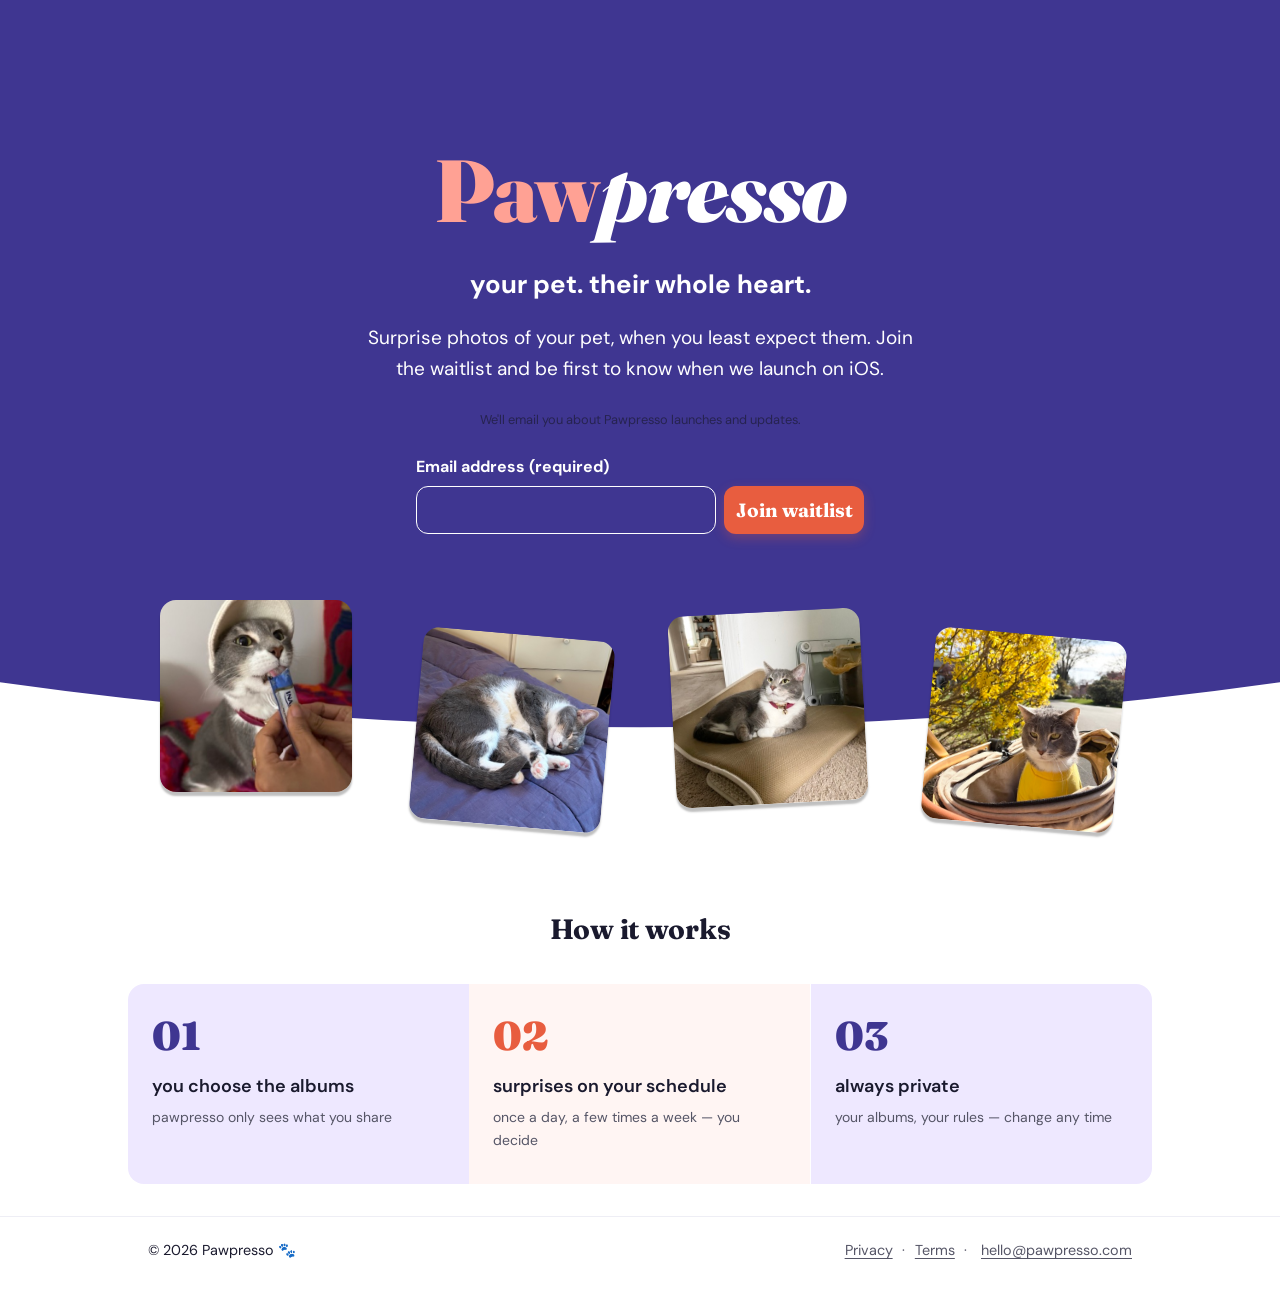
==== index.html @ 43bd83d6 "Style waitlist consent line as fine print" ====
<!doctype html>
<html lang="en">
  <head>
    <meta charset="utf-8" />
    <meta name="viewport" content="width=device-width, initial-scale=1" />
    <title>Pawpresso — surprise photos of your pet, on your schedule</title>
    <meta
      name="description"
      content="Pawpresso surfaces forgotten photos of your pet from your camera roll — entirely on your device. Join the waitlist and be first to know when we launch on iOS."
    />
    <link rel="preconnect" href="https://fonts.googleapis.com" />
    <link rel="preconnect" href="https://fonts.gstatic.com" crossorigin />
    <link
      href="https://fonts.googleapis.com/css2?family=Fraunces:ital,wght@0,700;0,900;1,900&family=DM+Sans:wght@400;500;700&display=swap"
      rel="stylesheet"
    />
    <link rel="stylesheet" href="/style.css" />
  </head>
  <body>
    <main>
      <section class="landing">
        <div class="wrap">
          <h1 class="reveal">Paw<span>presso</span></h1>
          <p class="tagline reveal">your pet. their whole heart.</p>
          <p class="landing-subcopy reveal">
            Surprise photos of your pet, when you least expect them. Join the
            waitlist and be first to know when we launch on iOS.
          </p>
          <p class="waitlist-consent">
            We'll email you about Pawpresso launches and updates.
          </p>

          <form class="waitlist-form reveal" aria-label="Waitlist" novalidate>
            <div class="waitlist-field">
              <label for="waitlist-email">Email address (required)</label>
              <input
                id="waitlist-email"
                name="field_0"
                type="email"
                autocomplete="email"
              />
            </div>
            <input
              type="text"
              name="hpc4b27b6e-eb38-11e9-be00-06b4694bee2a"
              tabindex="-1"
              autocomplete="off"
              aria-hidden="true"
              style="position: absolute; left: -9999px"
            />
            <button type="submit">Join waitlist</button>
          </form>
          <p class="waitlist-success landing-subcopy" hidden aria-live="polite">
            You're on the list
            <span class="pawprint-on-dark" aria-hidden="true">🐾</span>
          </p>
          <p
            class="waitlist-error waitlist-fineprint"
            hidden
            aria-live="polite"
          >
            Something went wrong — try again?
          </p>
        </div>

        <div class="landing-wave" aria-hidden="true">
          <svg viewBox="0 0 100 80" preserveAspectRatio="none">
            <path d="M0 80 L100 80 L100 10 Q50 90 0 10 Z"></path>
          </svg>
        </div>
      </section>

      <div class="floating-photos">
        <img
          class="floating-photo photo-1"
          src="/images/pet-photo-1.jpg"
          alt="Mochi, a gray tuxido cat, wearing a hat and being given a treat"
        />
        <img
          class="floating-photo photo-2"
          src="/images/pet-photo-2.jpg"
          alt="Mochi curled up asleep"
        />
        <img
          class="floating-photo photo-3"
          src="/images/pet-photo-3.jpg"
          alt="Mochisitting attentively on a cushion"
        />
        <img
          class="floating-photo photo-4"
          src="/images/pet-photo-4.jpg"
          alt="Mochi in yellow sweatshirt in the stroller."
        />
      </div>

      <section class="how-it-works" aria-labelledby="how-it-works-title">
        <h2 id="how-it-works-title" class="how-it-works-title">How it works</h2>
        <div class="how-it-works-grid">
          <div class="step step-lavender reveal">
            <p class="step-number">01</p>
            <h3 class="step-label">you choose the albums</h3>
            <p class="step-desc">pawpresso only sees what you share</p>
          </div>
          <div class="step step-coral reveal">
            <p class="step-number">02</p>
            <h3 class="step-label">surprises on your schedule</h3>
            <p class="step-desc">once a day, a few times a week — you decide</p>
          </div>
          <div class="step step-lavender reveal">
            <p class="step-number">03</p>
            <h3 class="step-label">always private</h3>
            <p class="step-desc">your albums, your rules — change any time</p>
          </div>
        </div>
      </section>
    </main>

    <footer class="site-footer">
      <div class="wrap">
        <p>
          © 2026 Pawpresso <span class="pawprint" aria-hidden="true">🐾</span>
        </p>
        <nav aria-label="Footer">
          <ul>
            <li><a href="/privacy/">Privacy</a></li>
            <li><a href="/terms/">Terms</a></li>
            <li>
              <a href="mailto:hello@pawpresso.com">hello@pawpresso.com</a>
            </li>
          </ul>
        </nav>
      </div>
    </footer>

    <script>
      const waitlistForm = document.querySelector(".waitlist-form");
      const waitlistEmail = document.getElementById("waitlist-email");
      const waitlistButton = waitlistForm.querySelector("button");
      const waitlistSuccess = document.querySelector(".waitlist-success");
      const waitlistError = document.querySelector(".waitlist-error");
      const waitlistButtonLabel = waitlistButton.textContent;
      const emailPattern = /^[^\s@]+@[^\s@]+\.[^\s@]+$/;

      waitlistForm.addEventListener("submit", (event) => {
        event.preventDefault();
        waitlistError.hidden = true;

        if (!emailPattern.test(waitlistEmail.value.trim())) {
          return;
        }

        waitlistButton.disabled = true;
        waitlistButton.textContent = "joining…";

        const formData = new FormData(waitlistForm);

        fetch(
          "https://eocampaign1.com/form/ed9cdb1a-78af-11f1-9f7e-277624e80f79",
          {
            method: "POST",
            body: formData,
          },
        )
          .then((response) => {
            if (!response.ok) throw new Error("Request failed");
            waitlistForm.hidden = true;
            waitlistSuccess.hidden = false;
          })
          .catch(() => {
            waitlistButton.disabled = false;
            waitlistButton.textContent = waitlistButtonLabel;
            waitlistError.hidden = false;
          });
      });
    </script>
  </body>
</html>
---- style.css ----
/* Pawpresso — pawpresso.com
   Design system ported 1:1 from the iOS app
   (Pawpresso/DesignSystem/Colors.swift, Typography.swift, Spacing.swift).
   Type: Fraunces (display) + DM Sans (body). */

:root {
  /* ---- Primitives — Brand: Lavender ---- */
  --lavender-500: #3F3691; /* Primary brand lavender */
  --lavender-100: #EEE8FF; /* Lavender tint container */
  --lavender-50:  #F8F7FF; /* Near-white lavender surface */

  /* ---- Primitives — Brand: Coral ---- */
  --coral-500: #E85D3F; /* Accent — CTAs, selection */
  --coral-300: #FF7A5C; /* Hover / active press state */
  --coral-200: #FFA194; /* Wordmark accent */
  --coral-50:  #FFF5F3; /* Selected card fill */

  /* ---- Primitives — Brand: Green (success) ---- */
  --green-500: #2D9E6B;
  --green-50:  #E8F7F0;

  /* ---- Primitives — Brand: Gold (security / trust) ---- */
  --gold-500: #F0B429;

  /* ---- Primitives — Error ---- */
  --red-500: #D92B2B;

  /* ---- Primitives — Neutral ---- */
  --neutral-900: #1A1A2E;
  --neutral-600: #555566;
  --neutral-400: #888899;
  --neutral-100: #EEEEF5;
  --neutral-050: #F3F4F6;
  --neutral-000: #FFFFFF;

  /* ---- Semantic — Backgrounds ---- */
  --bg-screen:       var(--lavender-50);
  --bg-card:         var(--lavender-50);
  --bg-card-active:  var(--lavender-100);
  --bg-selected-coral: var(--coral-50);
  --bg-success:      var(--green-50);
  --bg-overlay:      var(--neutral-900);
  --bg-info-banner:  var(--neutral-050);
  --bg-icon-subtle:  rgba(63, 54, 145, 0.15); /* lavender-500 @ 15% */
  --bg-toast-success: var(--green-500);

  /* ---- Semantic — Text ---- */
  --text-wordmark:  var(--coral-200);
  --text-primary:   var(--neutral-900);
  --text-secondary: var(--neutral-600);
  --text-tertiary:  var(--neutral-400);
  --text-on-dark:   var(--neutral-000);
  --text-brand:     var(--lavender-500);
  --text-success:   var(--green-500);
  --text-error:     var(--red-500);
  --icon-gold:      var(--gold-500);
  /* AA-safe alternative to --text-brand for small body-weight text on white
     (e.g. inline links). The app never needs this — its lavender text always
     sits on lavender-tinted surfaces, not pure white, so 4.5:1 isn't a factor
     there. On the marketing site it is. */
  --text-brand-aa:  #5A4A9F;

  /* ---- Semantic — Interactive ---- */
  --cta-primary:  var(--coral-500);
  --cta-hover:    var(--coral-300);
  --accent-brand: var(--lavender-500);

  /* ---- Semantic — Borders ---- */
  --border-default:  var(--neutral-100);
  --border-selected: var(--coral-500);
  --border-brand:    var(--lavender-500);
  --border-success:  var(--green-500);

  /* ---- Spacing scale (4pt base) ---- */
  --space-xxxs: 0.25rem; /* 4 */
  --space-xxs:  0.5rem;  /* 8 */
  --space-xs:   0.75rem; /* 12 */
  --space-sm:   1rem;    /* 16 */
  --space-md:   1.25rem; /* 20 */
  --space-lg:   1.5rem;  /* 24 */
  --space-xl:   2rem;    /* 32 */
  --space-xxl:  2.5rem;  /* 40 */
  --space-xxxl: 3rem;    /* 48 */
  --space-title-body-gap: 0.875rem; /* 14 */

  /* ---- Radius scale ---- */
  --radius-xs:    0.375rem; /* 6 */
  --radius-sm:    0.5rem;   /* 8 */
  --radius-input: 0.625rem; /* 10 */
  --radius-md:    0.75rem;  /* 12 */
  --radius-lg:    1rem;     /* 16 */
  --radius-xl:    1.5rem;   /* 24 */
  --radius-pill:  100rem;

  /* ---- Shadows ---- */
  --shadow-card-default: 0 2px 8px rgba(0, 0, 0, 0.06);
  --shadow-card-active:  0 4px 12px rgba(123, 108, 246, 0.12);
  --shadow-button:       0 4px 12px rgba(232, 93, 63, 0.30);
  --shadow-card-tight:   0 2px 2px rgba(0, 0, 0, 0.10);
  --shadow-image-float:  0 4px 2px rgba(0, 0, 0, 0.25);
}

* { box-sizing: border-box; }

html { scroll-behavior: smooth; }
@media (prefers-reduced-motion: reduce) {
  html { scroll-behavior: auto; }
}

body {
  margin: 0;
  min-height: 100vh;
  display: flex;
  flex-direction: column;
  font-family: "DM Sans", -apple-system, BlinkMacSystemFont, "Segoe UI", sans-serif;
  font-size: 1.0625rem;
  line-height: 1.65;
  color: var(--text-primary);
  background: var(--neutral-000);
}
main { flex: 1 0 auto; }
.site-footer { flex-shrink: 0; }

a { color: var(--text-brand-aa); text-underline-offset: 3px; }
a:hover { color: var(--text-brand); }
a:focus-visible,
button:focus-visible,
input:focus-visible {
  outline: 3px solid var(--accent-brand);
  outline-offset: 2px;
  border-radius: 4px;
}
/* --accent-brand is the same color as .landing's own background, so the
   default outline is invisible for controls sitting on the hero (the email
   input and CTA button). Swap to white there for real contrast. */
.landing a:focus-visible,
.landing button:focus-visible,
.landing input:focus-visible {
  outline-color: var(--text-on-dark);
}

.wrap {
  max-width: 42rem;
  margin: 0 auto;
  padding: 0 1.25rem;
}

/* Header */
.site-header {
  border-bottom: 1px solid var(--border-default);
  padding: 1.1rem 0;
}
.site-header .wrap {
  display: flex;
  align-items: baseline;
  justify-content: space-between;
  gap: 1rem;
}
.wordmark {
  font-family: "Fraunces", Georgia, serif;
  font-weight: 700;
  font-size: 1.5rem;
  color: var(--cta-primary);
  text-decoration: none;
  letter-spacing: -0.01em;
}
.wordmark span {
  font-style: italic;
  font-weight: 900;
  color: var(--text-brand);
}

/* Document body */
main.legal { padding: 3rem 0 4rem; }

h1 {
  font-family: "Fraunces", Georgia, serif;
  font-weight: 700;
  font-size: clamp(1.9rem, 5vw, 2.5rem);
  line-height: 1.15;
  letter-spacing: -0.015em;
  margin: 0 0 0.4rem;
}
.effective {
  color: var(--text-secondary);
  font-size: 0.95rem;
  margin: 0 0 2rem;
}

h2 {
  font-family: "Fraunces", Georgia, serif;
  font-weight: 700;
  font-size: 1.4rem;
  letter-spacing: -0.01em;
  margin: 2.4rem 0 0.6rem;
}
h3 {
  font-size: 1.05rem;
  font-weight: 700;
  margin: 1.6rem 0 0.4rem;
}
p, li { color: var(--text-primary); }
ul { padding-left: 1.3rem; }
li { margin-bottom: 0.45rem; }
li::marker { color: var(--cta-primary); }

/* Signature: the privacy thread */
.thread {
  background: var(--bg-card);
  border-left: 4px solid var(--accent-brand);
  border-radius: 0 var(--radius-lg) var(--radius-lg) 0;
  padding: 1.1rem 1.3rem;
  margin: 1.8rem 0;
  font-family: "Fraunces", Georgia, serif;
  font-weight: 700;
  font-size: 1.2rem;
  line-height: 1.4;
  color: var(--text-brand);
}

/* Footer */
.site-footer {
  border-top: 1px solid var(--border-default);
  padding: 1.4rem 0 2.2rem;
  font-size: 0.9rem;
  color: var(--text-secondary);
}
.site-footer .wrap {
  display: flex;
  flex-wrap: wrap;
  gap: 0.4rem 1.4rem;
  justify-content: space-between;
  max-width: 64rem;
}
.site-footer p { margin: 0; }
.site-footer nav ul {
  display: flex;
  flex-wrap: wrap;
  list-style: none;
  margin: 0;
  padding: 0;
}
.site-footer nav li { margin-bottom: 0; }
.site-footer nav li:not(:first-child)::before {
  content: "·";
  margin: 0 0.6rem;
  color: var(--text-secondary);
}
.site-footer a { color: var(--text-secondary); }
.pawprint { color: var(--cta-primary); }
.pawprint-on-dark { filter: grayscale(1) brightness(0) invert(1); }

/* Landing hero */
.landing {
  position: relative;
  min-height: 760px;
  display: flex;
  align-items: center;
  justify-content: center;
  text-align: center;
  background: var(--accent-brand);
  padding: 4rem 1.25rem 9rem;
  overflow: hidden;
}
.landing .wrap { max-width: 40rem; }
.landing h1 {
  font-family: "Fraunces", Georgia, serif;
  font-weight: 900;
  font-size: clamp(2.75rem, 9vw, 5.5rem);
  line-height: 1.02;
  letter-spacing: -0.02em;
  color: var(--text-wordmark);
  margin: 0 0 1.75rem;
}
.landing h1 span {
  font-style: italic;
  font-weight: 900;
  color: var(--text-on-dark);
}
/* White on --accent-brand reaches ~9.78:1, clearing AAA (7:1) for
   normal text. */
.landing .tagline {
  font-size: 1.625rem;
  font-weight: 700;
  color: var(--text-on-dark);
  margin: 0 0 1rem;
}
.landing .landing-subcopy {
  font-size: 1.1875rem;
  font-weight: 400;
  color: var(--text-on-dark);
  max-width: 35rem;
  margin: 0 auto 2rem;
}
.waitlist-consent {
  font-size: 0.8rem;
  opacity: 0.65;
  margin-top: -0.5rem;
  margin-bottom: 1.5rem;
}

/* Waitlist form */
.waitlist-form[hidden] { display: none; }
.waitlist-form {
  display: flex;
  justify-content: center;
  align-items: flex-end;
  gap: var(--space-xxs);
  flex-wrap: wrap;
}
.waitlist-field {
  display: flex;
  flex-direction: column;
  align-items: flex-start;
  gap: 0.375rem;
}
.waitlist-field label {
  font-size: 1rem;
  font-weight: 700;
  color: var(--text-on-dark);
}
.waitlist-field input {
  width: 300px;
  max-width: 100%;
  height: 3rem;
  border-radius: var(--radius-md);
  border: 1.5px solid var(--text-on-dark);
  background: transparent;
  padding: 0 var(--space-sm);
  font-family: "DM Sans", sans-serif;
  font-size: 1rem;
  color: var(--text-on-dark);
  caret-color: var(--text-on-dark);
  -webkit-text-fill-color: var(--text-on-dark);
}
.waitlist-field input:-webkit-autofill,
.waitlist-field input:-webkit-autofill:hover,
.waitlist-field input:-webkit-autofill:focus {
  -webkit-text-fill-color: var(--text-on-dark);
  -webkit-box-shadow: 0 0 0 1000px var(--accent-brand) inset;
  transition: background-color 9999s ease-in-out 0s;
}
.waitlist-form button {
  height: 3rem;
  width: 140px;
  border: none;
  border-radius: var(--radius-md);
  background: var(--cta-primary);
  color: var(--text-on-dark);
  font-family: "Fraunces", Georgia, serif;
  font-weight: 700;
  font-size: 1.2rem;
  cursor: pointer;
  box-shadow: var(--shadow-button);
}
.waitlist-form button:hover { background: var(--cta-hover); }
.waitlist-fineprint {
  font-size: 0.9rem;
  color: rgba(255, 255, 255, 0.75);
  margin: 0.75rem 0 0;
}

/* Curved seam between the hero and the white page below */
.landing-wave {
  position: absolute;
  left: 0;
  right: 0;
  bottom: -1px;
  height: 90px;
  line-height: 0;
}
.landing-wave svg { width: 100%; height: 100%; display: block; }
.landing-wave path { fill: var(--neutral-000); }

/* Floating photos overlapping the curved seam */
.floating-photos {
  display: flex;
  justify-content: center;
  align-items: flex-start;
  flex-wrap: wrap;
  gap: 4rem;
  margin-top: -10rem;
  padding: 0 1.25rem;
  position: relative;
  z-index: 2;
}
.floating-photo {
  width: 192px;
  height: 192px;
  object-fit: cover;
  border-radius: var(--radius-lg);
  box-shadow: var(--shadow-image-float);
  opacity: 1;
}
.floating-photo.photo-1 {
  --rot: 0deg;
  transform: rotate(var(--rot));
}
.floating-photo.photo-2 {
  --rot: 5deg;
  margin-top: 2.125rem;
  transform: rotate(var(--rot));
}
.floating-photo.photo-3 {
  --rot: -3deg;
  margin-top: 0.75rem;
  transform: rotate(var(--rot));
}
.floating-photo.photo-4 {
  --rot: 5deg;
  margin-top: 2.125rem;
  transform: rotate(var(--rot));
}

/* How it works */
.how-it-works { padding: 5rem 4rem 2rem; }
.how-it-works-title {
  font-family: "Fraunces", Georgia, serif;
  font-weight: 700;
  font-size: 1.75rem;
  letter-spacing: -0.01em;
  color: var(--text-primary);
  text-align: center;
  max-width: 64rem;
  margin: 0 auto 2rem;
}
.how-it-works-grid {
  display: grid;
  grid-template-columns: repeat(3, 1fr);
  max-width: 64rem;
  margin: 0 auto;
}
.how-it-works-grid > *:first-child { border-radius: var(--radius-lg) 0 0 var(--radius-lg); }
.how-it-works-grid > *:last-child { border-radius: 0 var(--radius-lg) var(--radius-lg) 0; }
.step {
  padding: 2rem 1.5rem;
  transition: transform 0.2s ease, box-shadow 0.2s ease;
}
.step-lavender { background: var(--bg-card-active); }
.step-coral { background: var(--bg-selected-coral); }
.step:hover {
  transform: translateY(-6px);
  box-shadow: var(--shadow-card-active);
}
.step-number {
  font-family: "Fraunces", Georgia, serif;
  font-weight: 900;
  font-size: 2.5rem;
  line-height: 1;
  margin: 0 0 var(--space-sm);
}
.step-lavender .step-number { color: var(--accent-brand); }
.step-coral .step-number { color: var(--cta-primary); }
.step-label {
  font-size: 1.125rem;
  font-weight: 600;
  color: var(--text-primary);
  margin: 0 0 var(--space-xxxs);
}
.step-desc {
  font-size: 0.875rem;
  color: var(--text-secondary);
  margin: 0;
}

/* Entrance animation */
@keyframes fadeUp {
  from { opacity: 0; transform: translateY(22px) rotate(var(--rot, 0deg)); }
  to   { opacity: 1; transform: translateY(0) rotate(var(--rot, 0deg)); }
}
.reveal {
  opacity: 0;
  animation: fadeUp 0.7s cubic-bezier(.2, .8, .2, 1) forwards;
}
.landing h1.reveal { animation-delay: 0.05s; }
.landing .tagline.reveal { animation-delay: 0.2s; }
.landing .landing-subcopy.reveal { animation-delay: 0.35s; }
.waitlist-form.reveal { animation-delay: 0.5s; }
.step.reveal:nth-child(1) { animation-delay: 0.1s; }
.step.reveal:nth-child(2) { animation-delay: 0.22s; }
.step.reveal:nth-child(3) { animation-delay: 0.34s; }

@media (prefers-reduced-motion: reduce) {
  .reveal {
    animation: none;
    opacity: 1;
  }
}

@media (max-width: 640px) {
  .waitlist-form { flex-direction: column; align-items: stretch; }
  .waitlist-field,
  .waitlist-field input,
  .waitlist-form button { width: 100%; }

  .floating-photos {
    flex-direction: column;
    align-items: center;
    gap: 1.25rem;
    margin-top: -8.125rem;
    padding: 0 1.25rem;
  }
  .floating-photo {
    --rot: 0deg;
    width: 60%;
    height: auto;
    aspect-ratio: 1 / 1;
  }
  .floating-photo.photo-2,
  .floating-photo.photo-3,
  .floating-photo.photo-4 { --rot: 0deg; margin-top: 0; }
  .how-it-works { padding: 3rem 1.25rem 1rem; }
  .how-it-works-grid { grid-template-columns: 1fr; }
  .how-it-works-grid > *:first-child { border-radius: var(--radius-lg) var(--radius-lg) 0 0; }
  .how-it-works-grid > *:last-child { border-radius: 0 0 var(--radius-lg) var(--radius-lg); }
}
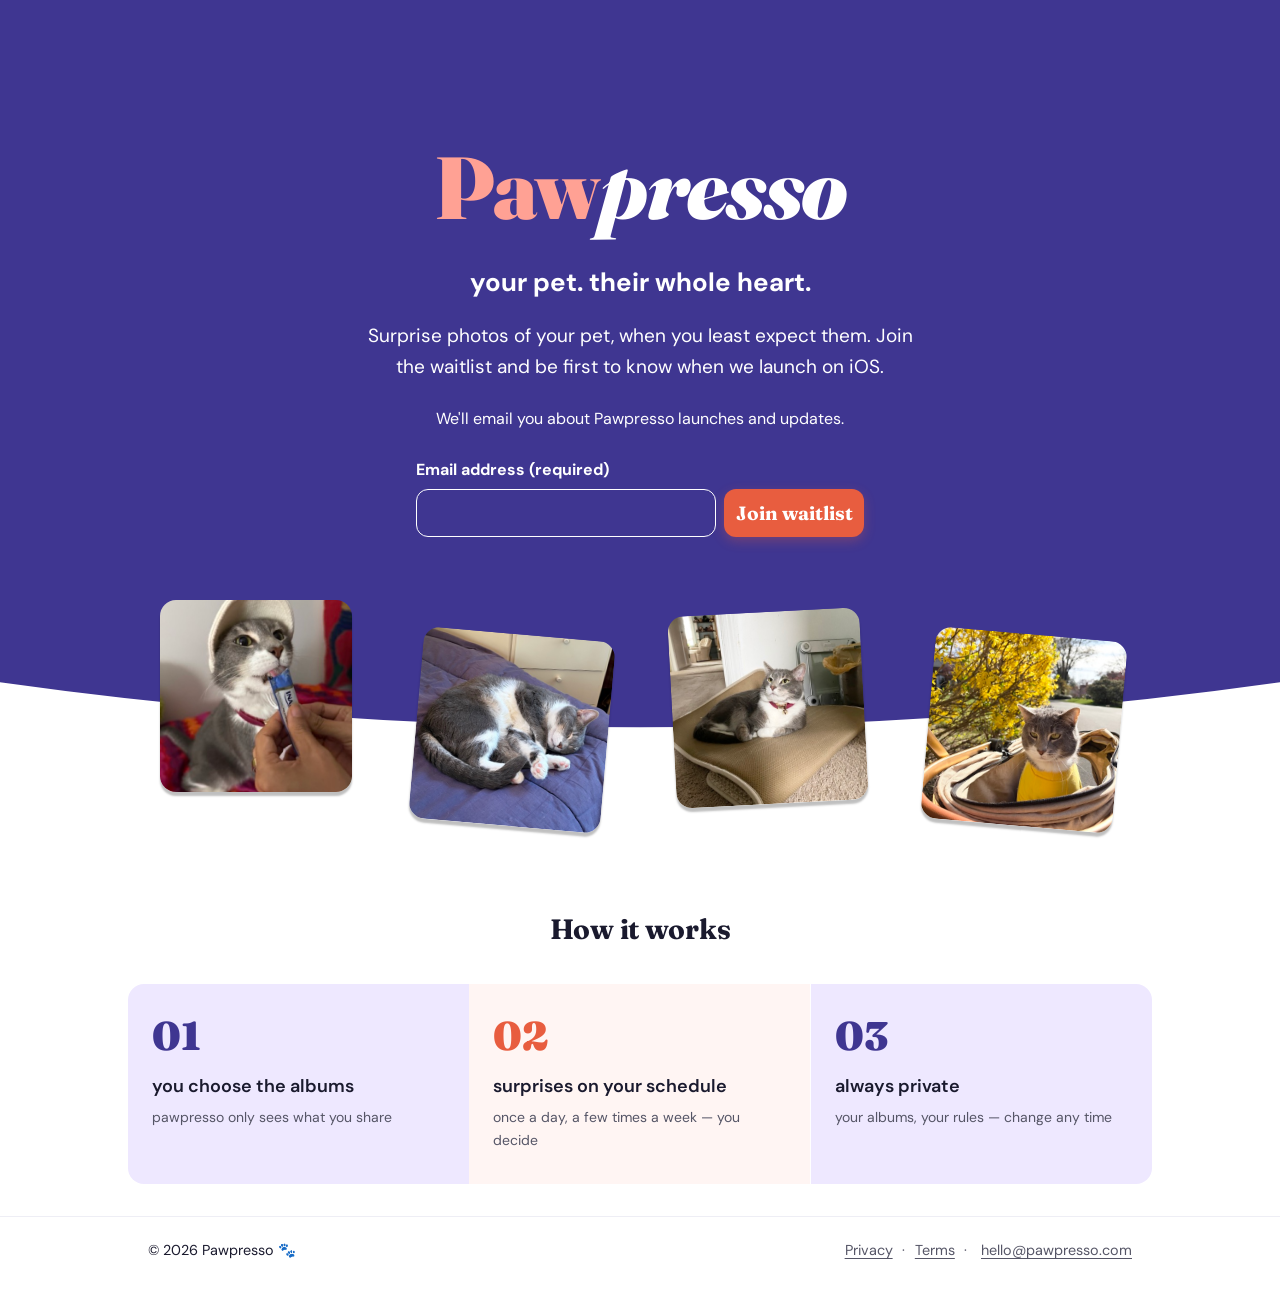
==== commit c051c4e1: "bug updates" ====
--- a/index.html
+++ b/index.html
@@ -26,7 +26,7 @@
             Surprise photos of your pet, when you least expect them. Join the
             waitlist and be first to know when we launch on iOS.
           </p>
-          <p class="waitlist-consent">
+          <p class="waitlist-consent reveal">
             We'll email you about Pawpresso launches and updates.
           </p>
 
@@ -38,7 +38,17 @@
                 name="field_0"
                 type="email"
                 autocomplete="email"
+                required
+                aria-describedby="waitlist-email-error"
               />
+              <p
+                class="waitlist-field-error"
+                id="waitlist-email-error"
+                hidden
+                aria-live="polite"
+              >
+                <span aria-hidden="true">⚠</span> Please enter an email.
+              </p>
             </div>
             <input
               type="text"
@@ -50,7 +60,12 @@
             />
             <button type="submit">Join waitlist</button>
           </form>
-          <p class="waitlist-success landing-subcopy" hidden aria-live="polite">
+          <p
+            class="waitlist-success landing-subcopy"
+            hidden
+            aria-live="polite"
+            tabindex="-1"
+          >
             You're on the list
             <span class="pawprint-on-dark" aria-hidden="true">🐾</span>
           </p>
@@ -84,7 +99,7 @@
         <img
           class="floating-photo photo-3"
           src="/images/pet-photo-3.jpg"
-          alt="Mochisitting attentively on a cushion"
+          alt="Mochi sitting attentively on a cushion"
         />
         <img
           class="floating-photo photo-4"
@@ -138,14 +153,25 @@
       const waitlistButton = waitlistForm.querySelector("button");
       const waitlistSuccess = document.querySelector(".waitlist-success");
       const waitlistError = document.querySelector(".waitlist-error");
+      const waitlistFieldError = document.getElementById(
+        "waitlist-email-error",
+      );
       const waitlistButtonLabel = waitlistButton.textContent;
       const emailPattern = /^[^\s@]+@[^\s@]+\.[^\s@]+$/;
+
+      waitlistEmail.addEventListener("input", () => {
+        waitlistFieldError.hidden = true;
+        waitlistEmail.removeAttribute("aria-invalid");
+      });
 
       waitlistForm.addEventListener("submit", (event) => {
         event.preventDefault();
         waitlistError.hidden = true;
 
         if (!emailPattern.test(waitlistEmail.value.trim())) {
+          waitlistFieldError.hidden = false;
+          waitlistEmail.setAttribute("aria-invalid", "true");
+          waitlistEmail.focus();
           return;
         }
 
@@ -165,11 +191,13 @@
             if (!response.ok) throw new Error("Request failed");
             waitlistForm.hidden = true;
             waitlistSuccess.hidden = false;
+            waitlistSuccess.focus();
           })
           .catch(() => {
             waitlistButton.disabled = false;
             waitlistButton.textContent = waitlistButtonLabel;
             waitlistError.hidden = false;
+            waitlistButton.focus();
           });
       });
     </script>
--- a/style.css
+++ b/style.css
@@ -138,6 +138,9 @@
 .landing input:focus-visible {
   outline-color: var(--text-on-dark);
 }
+.landing input[aria-invalid="true"]:focus-visible {
+  outline-color: var(--coral-200);
+}
 
 .wrap {
   max-width: 42rem;
@@ -293,7 +296,8 @@
   margin: 0 auto 2rem;
 }
 .waitlist-consent {
-  font-size: 0.8rem;
+  font-size: 1rem;
+  color: var(--text-on-dark);
   opacity: 0.65;
   margin-top: -0.5rem;
   margin-bottom: 1.5rem;
@@ -309,6 +313,7 @@
   flex-wrap: wrap;
 }
 .waitlist-field {
+  position: relative;
   display: flex;
   flex-direction: column;
   align-items: flex-start;
@@ -318,6 +323,19 @@
   font-size: 1rem;
   font-weight: 700;
   color: var(--text-on-dark);
+}
+.waitlist-field-error[hidden] { display: none; }
+.waitlist-field-error {
+  position: absolute;
+  top: 100%;
+  left: 0;
+  display: flex;
+  align-items: center;
+  gap: 0.35rem;
+  margin-top: 0.375rem;
+  font-size: 1.0625rem;
+  color: var(--coral-200);
+  white-space: nowrap;
 }
 .waitlist-field input {
   width: 300px;
@@ -475,6 +493,7 @@
 .landing h1.reveal { animation-delay: 0.05s; }
 .landing .tagline.reveal { animation-delay: 0.2s; }
 .landing .landing-subcopy.reveal { animation-delay: 0.35s; }
+.waitlist-consent.reveal { animation-delay: 0.42s; }
 .waitlist-form.reveal { animation-delay: 0.5s; }
 .step.reveal:nth-child(1) { animation-delay: 0.1s; }
 .step.reveal:nth-child(2) { animation-delay: 0.22s; }
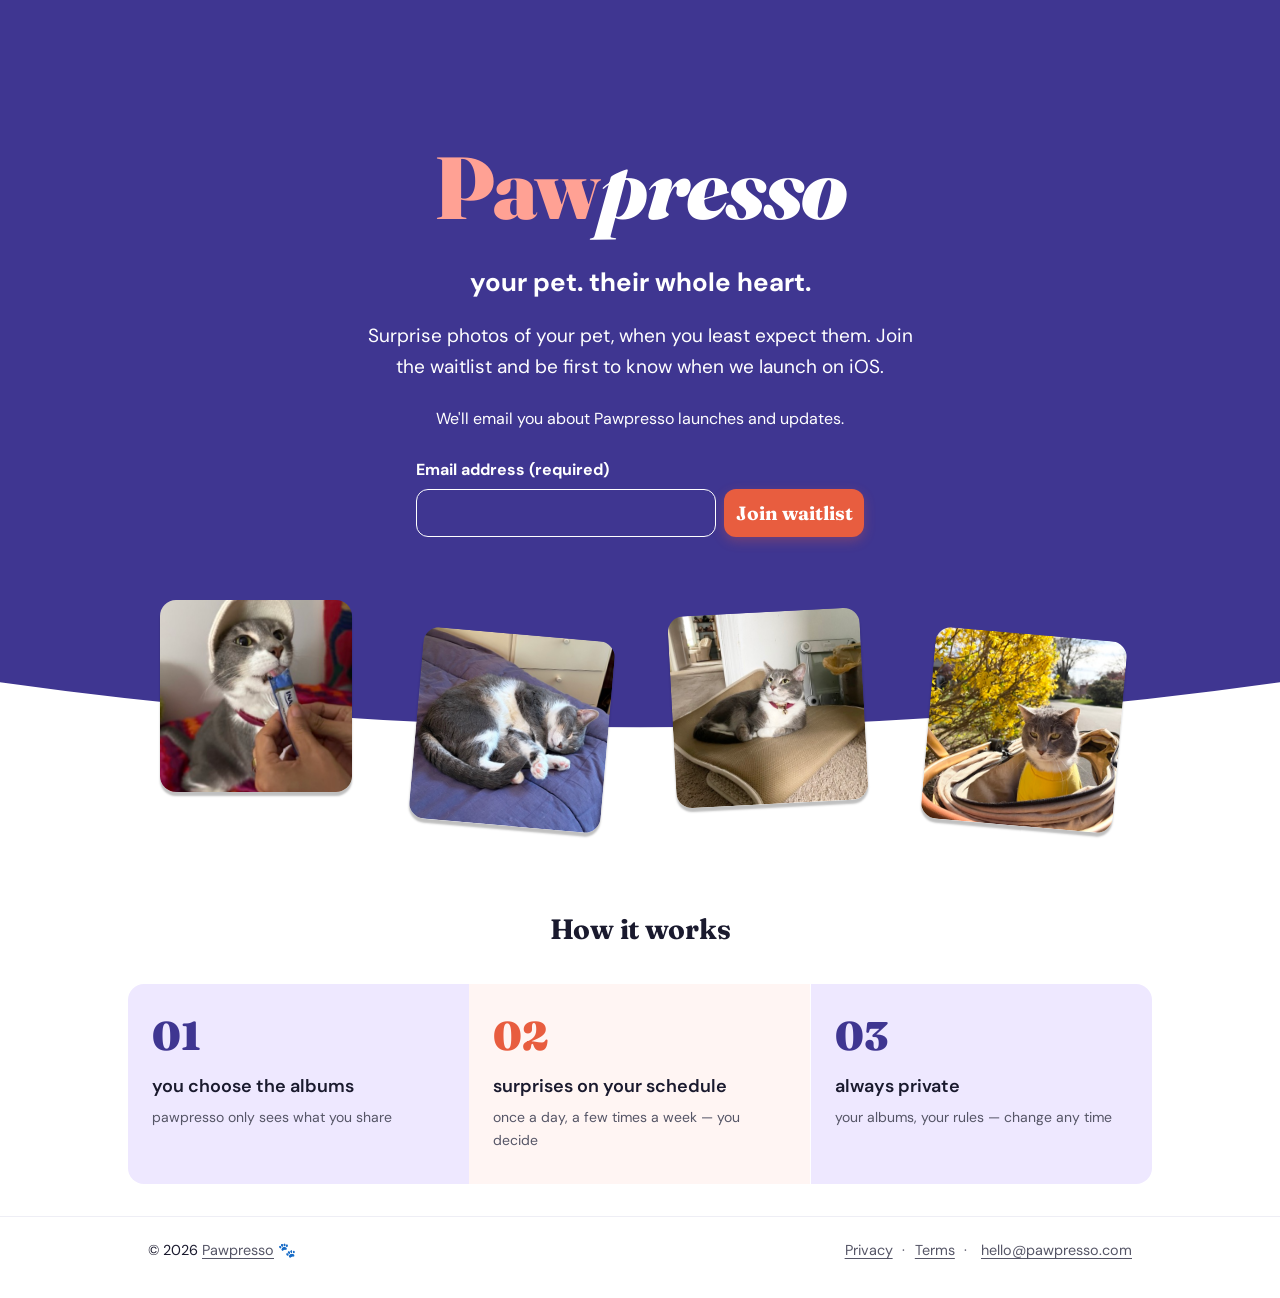
==== commit cab8828b: "footer updates and accessibility fixes in footer" ====
--- a/index.html
+++ b/index.html
@@ -133,7 +133,8 @@
     <footer class="site-footer">
       <div class="wrap">
         <p>
-          © 2026 Pawpresso <span class="pawprint" aria-hidden="true">🐾</span>
+          © 2026 <a href="/" aria-label="Home">Pawpresso</a>
+          <span class="pawprint" aria-hidden="true">🐾</span>
         </p>
         <nav aria-label="Footer">
           <ul>
--- a/style.css
+++ b/style.css
@@ -158,6 +158,7 @@
   align-items: baseline;
   justify-content: space-between;
   gap: 1rem;
+  max-width: 64rem;
 }
 .wordmark {
   font-family: "Fraunces", Georgia, serif;
@@ -175,6 +176,7 @@
 
 /* Document body */
 main.legal { padding: 3rem 0 4rem; }
+main.legal .wrap { max-width: 64rem; }
 
 h1 {
   font-family: "Fraunces", Georgia, serif;
@@ -265,7 +267,6 @@
   padding: 4rem 1.25rem 9rem;
   overflow: hidden;
 }
-.landing .wrap { max-width: 40rem; }
 .landing h1 {
   font-family: "Fraunces", Georgia, serif;
   font-weight: 900;
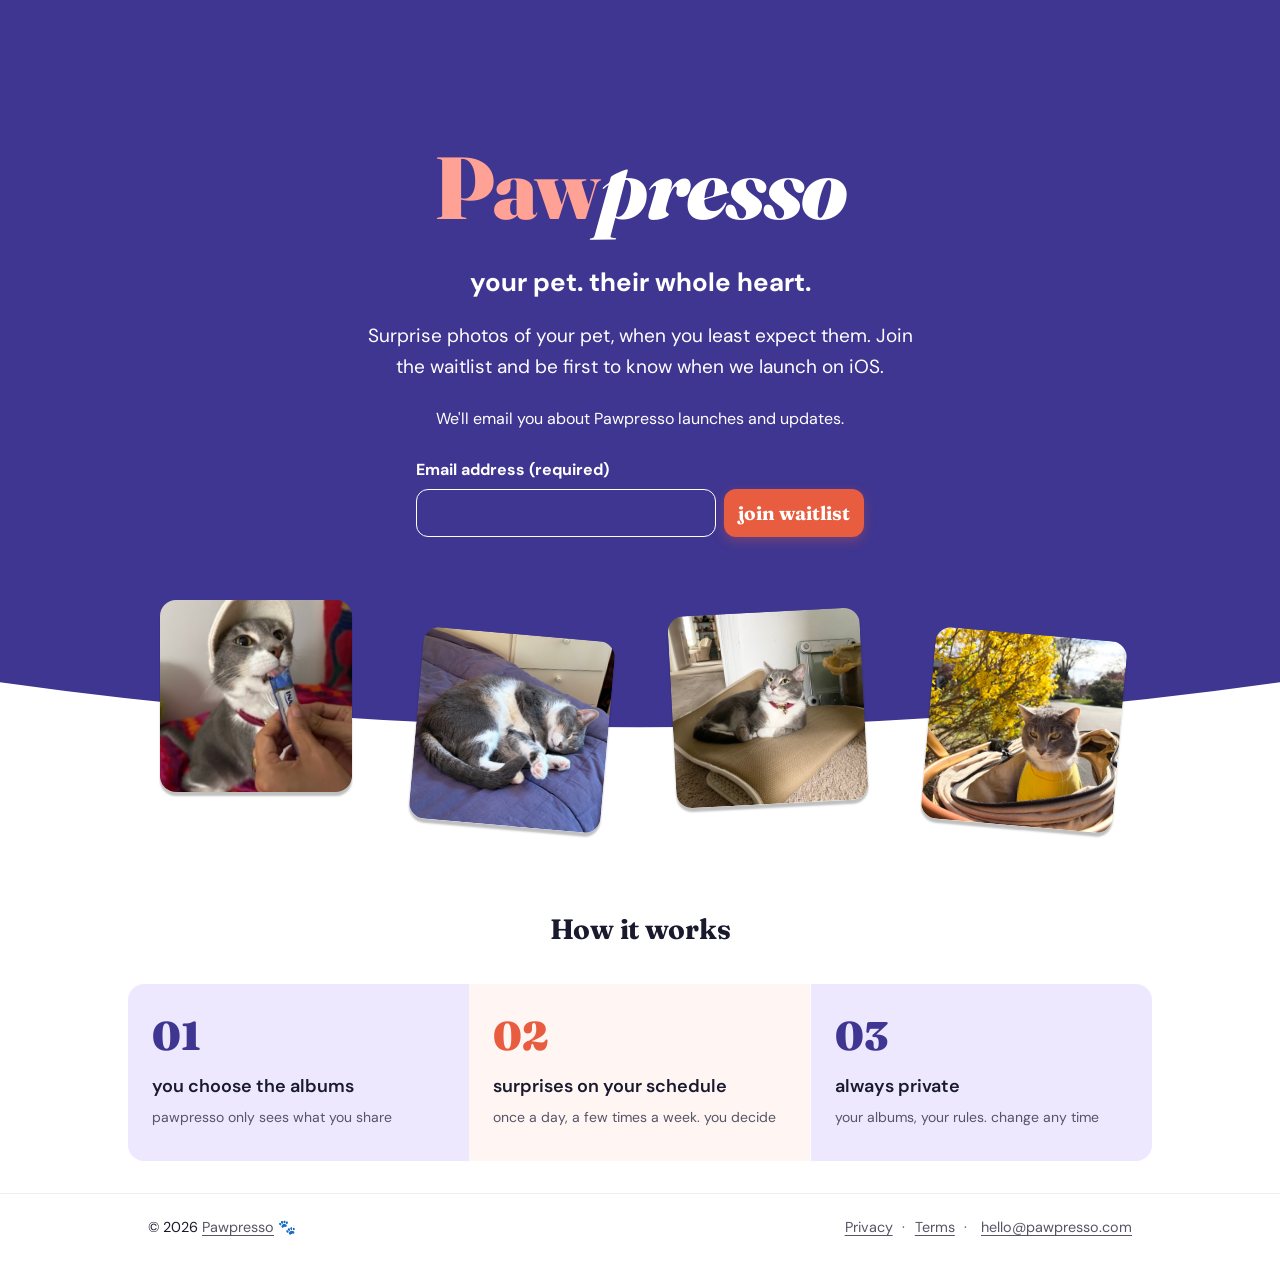
==== commit 50c1f9f5: "content updates" ====
--- a/index.html
+++ b/index.html
@@ -8,6 +8,20 @@
       name="description"
       content="Pawpresso surfaces forgotten photos of your pet from your camera roll — entirely on your device. Join the waitlist and be first to know when we launch on iOS."
     />
+    <link rel="icon" href="/images/favicon/favicon.svg" type="image/svg+xml" />
+    <link
+      rel="icon"
+      href="/images/favicon/favicon-32.png"
+      sizes="32x32"
+      type="image/png"
+    />
+    <link
+      rel="icon"
+      href="/images/favicon/favicon-16.png"
+      sizes="16x16"
+      type="image/png"
+    />
+    <link rel="apple-touch-icon" href="/images/favicon/apple-touch-icon.png" />
     <link rel="preconnect" href="https://fonts.googleapis.com" />
     <link rel="preconnect" href="https://fonts.gstatic.com" crossorigin />
     <link
@@ -58,7 +72,7 @@
               aria-hidden="true"
               style="position: absolute; left: -9999px"
             />
-            <button type="submit">Join waitlist</button>
+            <button type="submit">join waitlist</button>
           </form>
           <p
             class="waitlist-success landing-subcopy"
@@ -119,12 +133,12 @@
           <div class="step step-coral reveal">
             <p class="step-number">02</p>
             <h3 class="step-label">surprises on your schedule</h3>
-            <p class="step-desc">once a day, a few times a week — you decide</p>
+            <p class="step-desc">once a day, a few times a week. you decide</p>
           </div>
           <div class="step step-lavender reveal">
             <p class="step-number">03</p>
             <h3 class="step-label">always private</h3>
-            <p class="step-desc">your albums, your rules — change any time</p>
+            <p class="step-desc">your albums, your rules. change any time</p>
           </div>
         </div>
       </section>
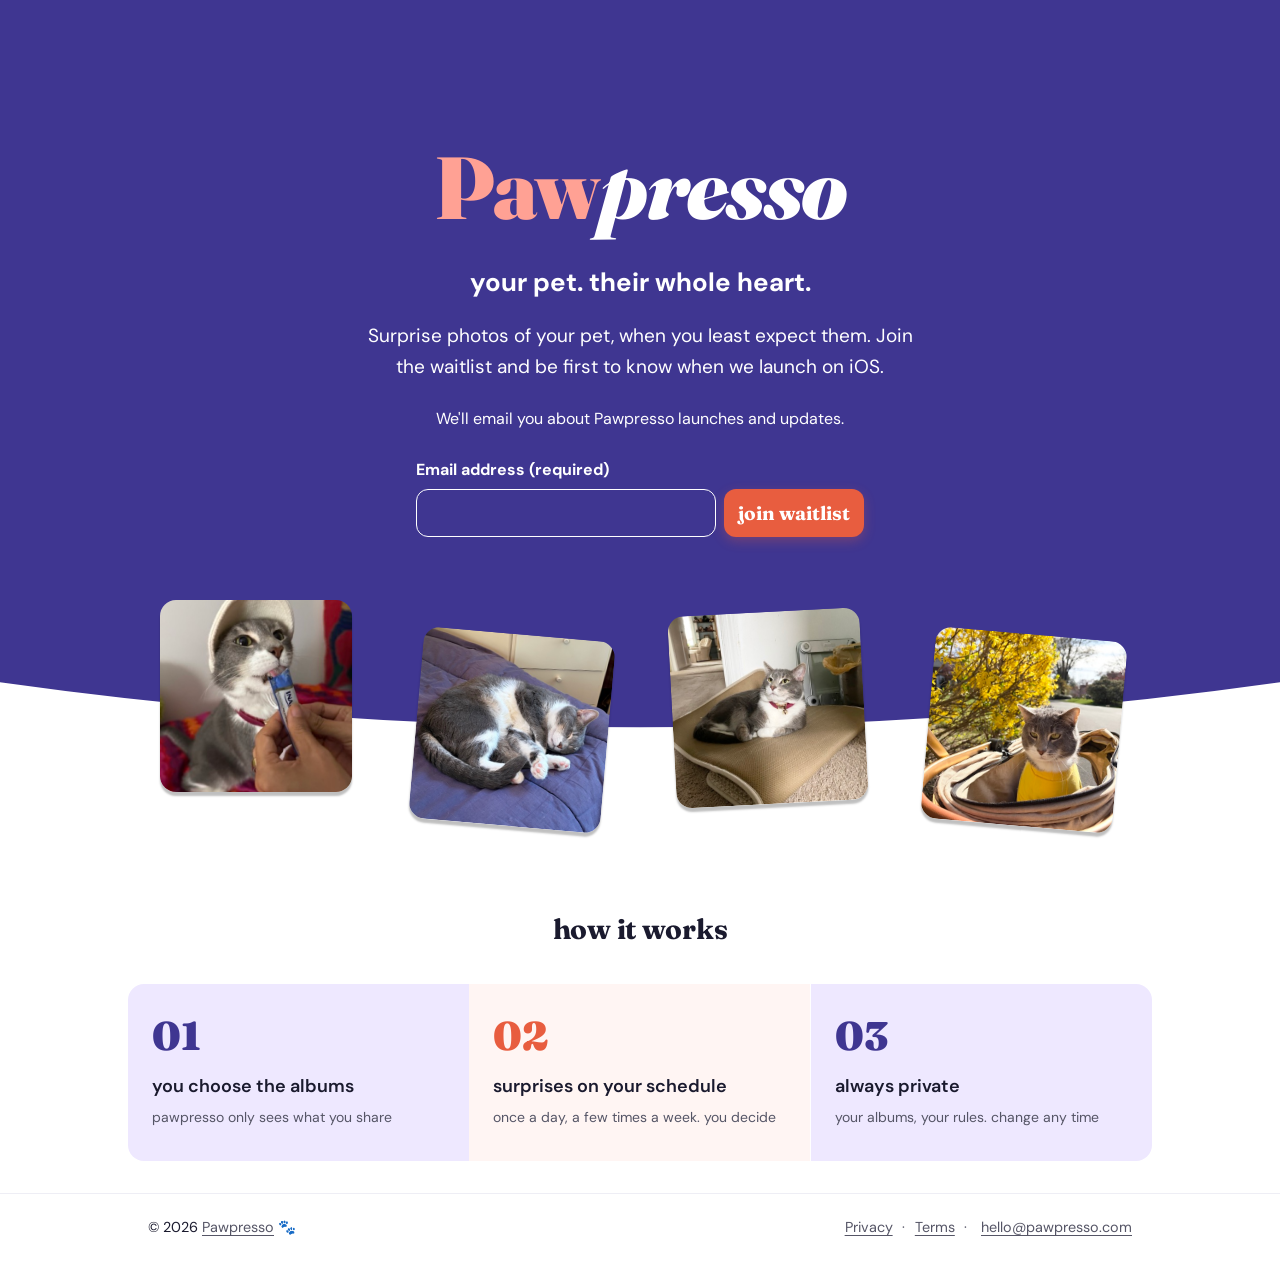
==== commit db2d18c2: "vertical space" ====
--- a/index.html
+++ b/index.html
@@ -123,7 +123,7 @@
       </div>
 
       <section class="how-it-works" aria-labelledby="how-it-works-title">
-        <h2 id="how-it-works-title" class="how-it-works-title">How it works</h2>
+        <h2 id="how-it-works-title" class="how-it-works-title">how it works</h2>
         <div class="how-it-works-grid">
           <div class="step step-lavender reveal">
             <p class="step-number">01</p>
--- a/style.css
+++ b/style.css
@@ -508,7 +508,7 @@
 }
 
 @media (max-width: 640px) {
-  .waitlist-form { flex-direction: column; align-items: stretch; }
+  .waitlist-form { flex-direction: column; align-items: stretch; gap: var(--space-sm); }
   .waitlist-field,
   .waitlist-field input,
   .waitlist-form button { width: 100%; }
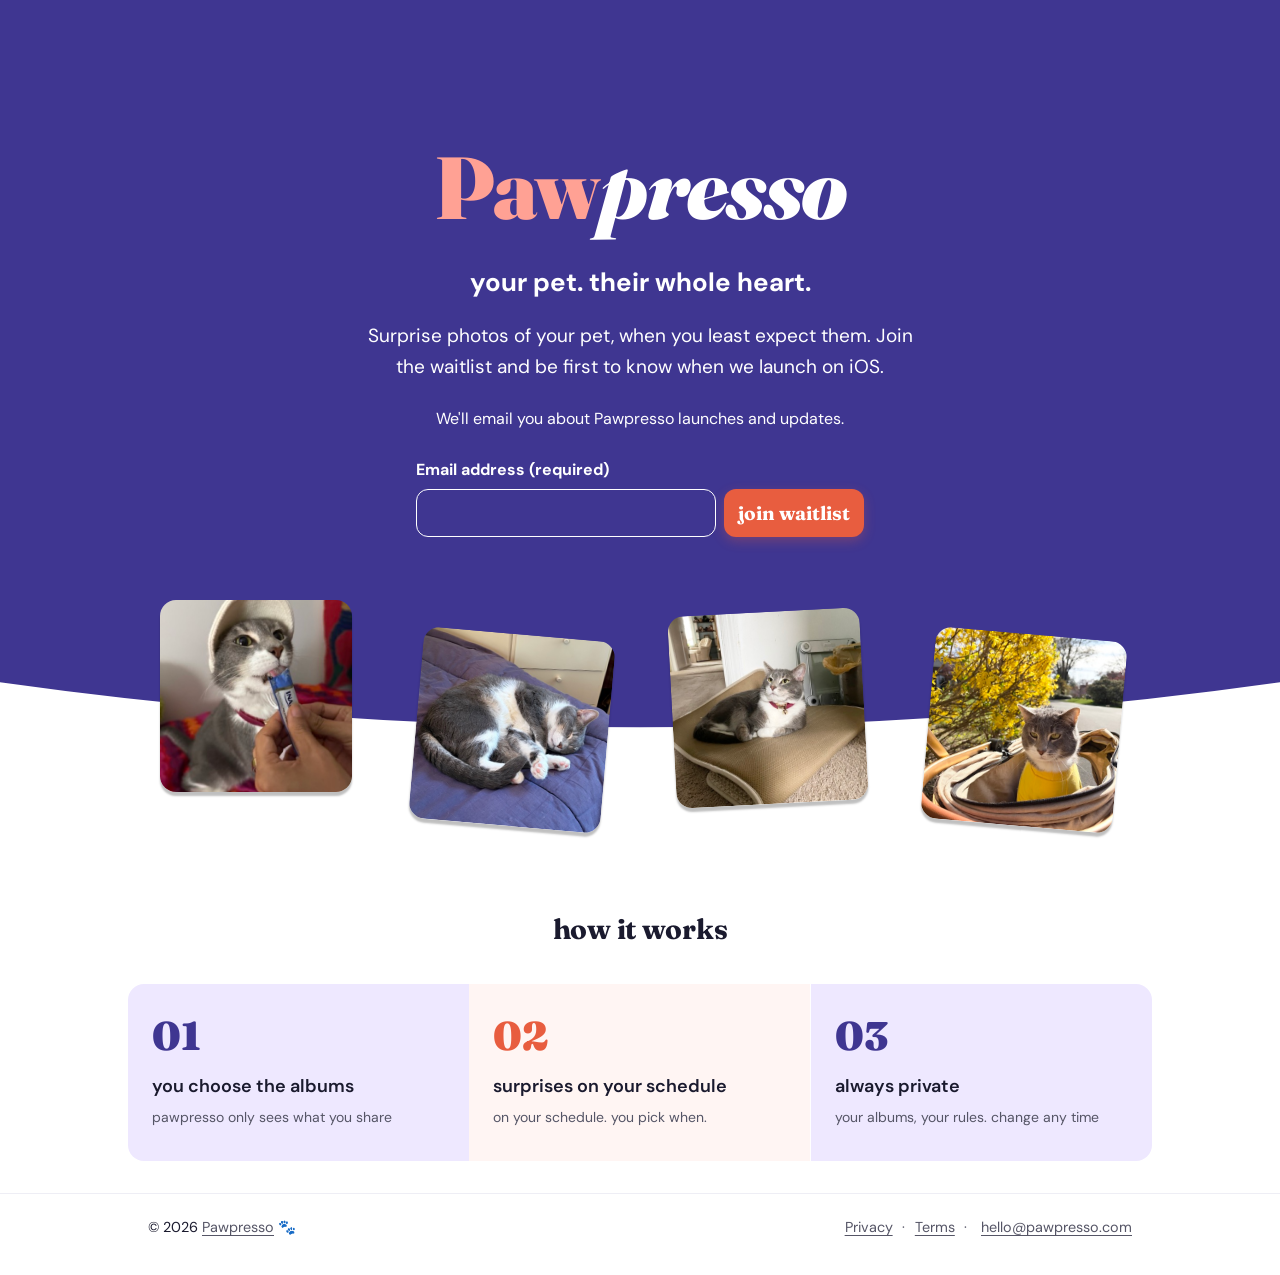
==== commit 1df4bd5a: "content update" ====
--- a/index.html
+++ b/index.html
@@ -7,6 +7,34 @@
     <meta
       name="description"
       content="Pawpresso surfaces forgotten photos of your pet from your camera roll — entirely on your device. Join the waitlist and be first to know when we launch on iOS."
+    />
+    <meta property="og:site_name" content="Pawpresso" />
+    <meta property="og:type" content="website" />
+    <meta property="og:url" content="https://pawpresso.com/" />
+    <meta
+      property="og:title"
+      content="Pawpresso — surprise photos of your pet, on your schedule"
+    />
+    <meta
+      property="og:description"
+      content="Pawpresso surfaces forgotten photos of your pet from your camera roll — entirely on your device. Join the waitlist and be first to know when we launch on iOS."
+    />
+    <meta
+      property="og:image"
+      content="https://pawpresso.com/images/favicon/apple-touch-icon.png"
+    />
+    <meta name="twitter:card" content="summary" />
+    <meta
+      name="twitter:title"
+      content="Pawpresso — surprise photos of your pet, on your schedule"
+    />
+    <meta
+      name="twitter:description"
+      content="Pawpresso surfaces forgotten photos of your pet from your camera roll — entirely on your device. Join the waitlist and be first to know when we launch on iOS."
+    />
+    <meta
+      name="twitter:image"
+      content="https://pawpresso.com/images/favicon/apple-touch-icon.png"
     />
     <link rel="icon" href="/images/favicon/favicon.svg" type="image/svg+xml" />
     <link
@@ -133,7 +161,7 @@
           <div class="step step-coral reveal">
             <p class="step-number">02</p>
             <h3 class="step-label">surprises on your schedule</h3>
-            <p class="step-desc">once a day, a few times a week. you decide</p>
+            <p class="step-desc">on your schedule. you pick when.</p>
           </div>
           <div class="step step-lavender reveal">
             <p class="step-number">03</p>
